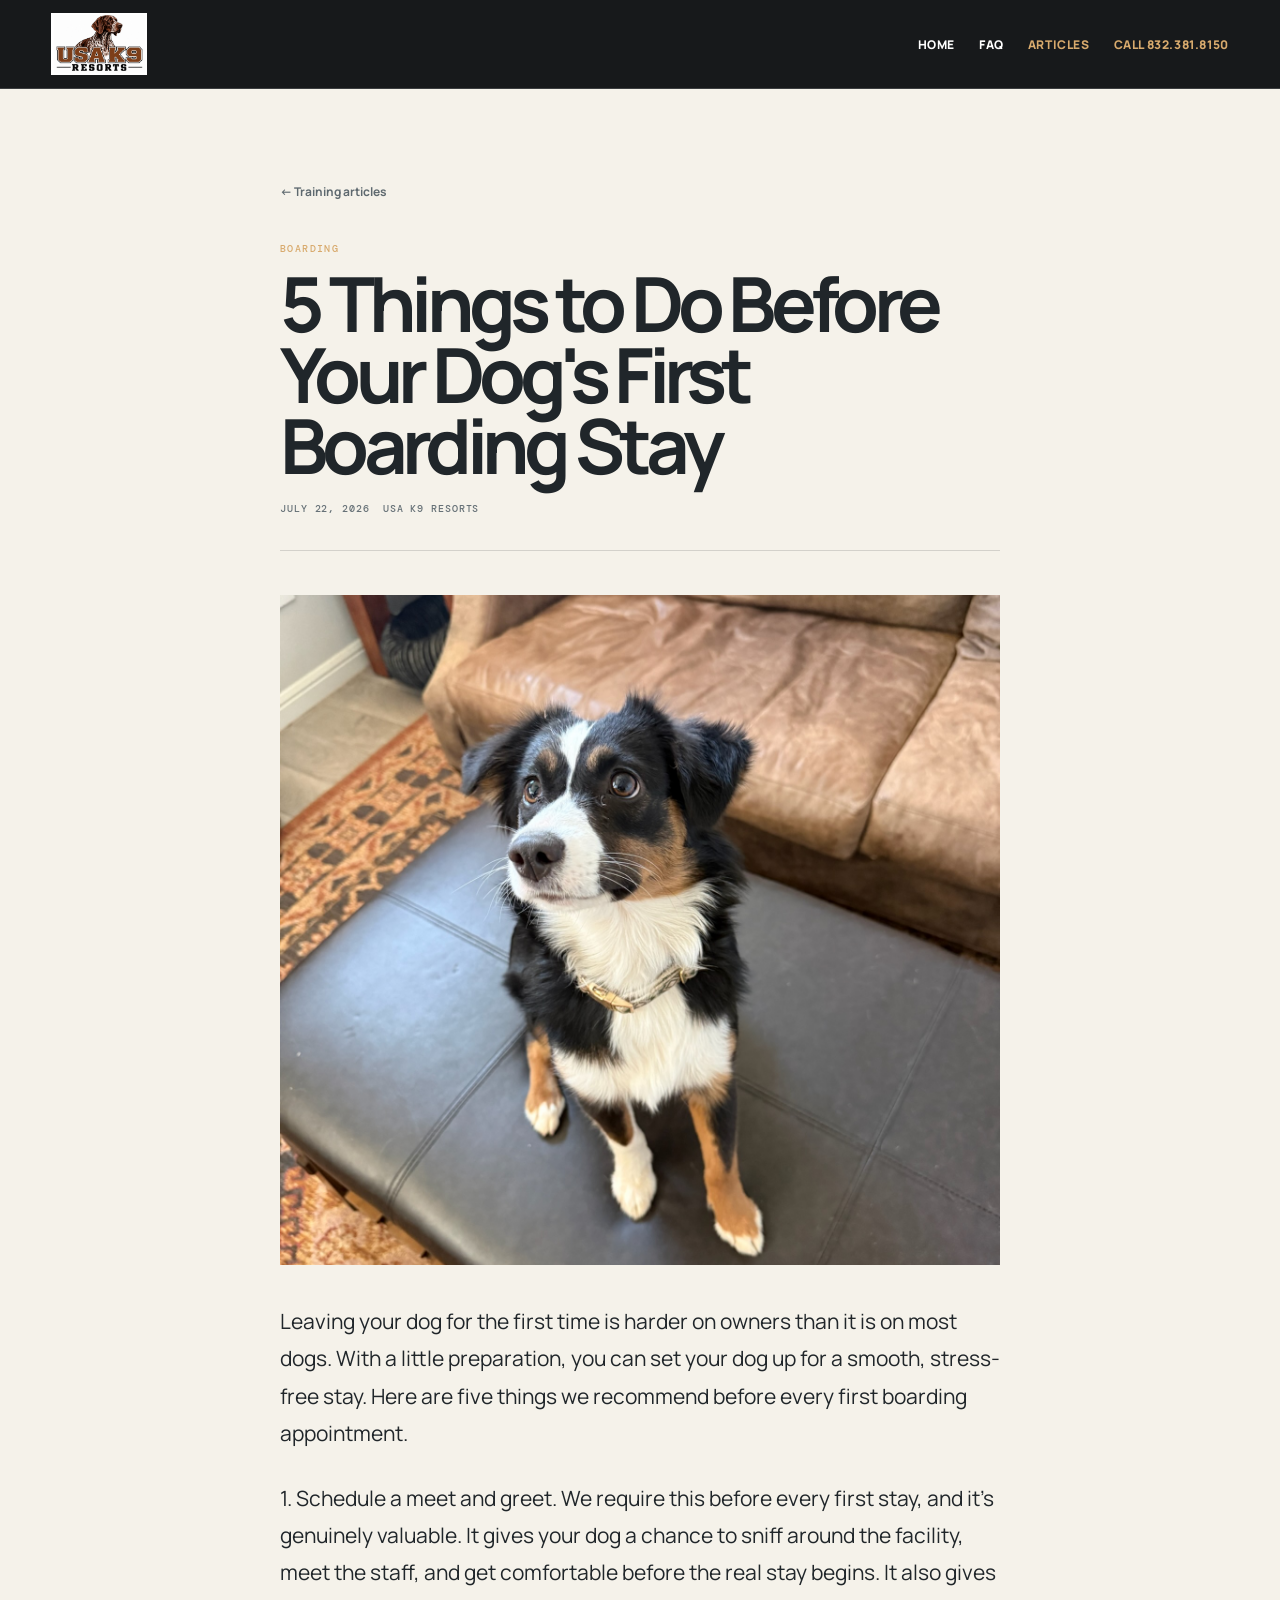
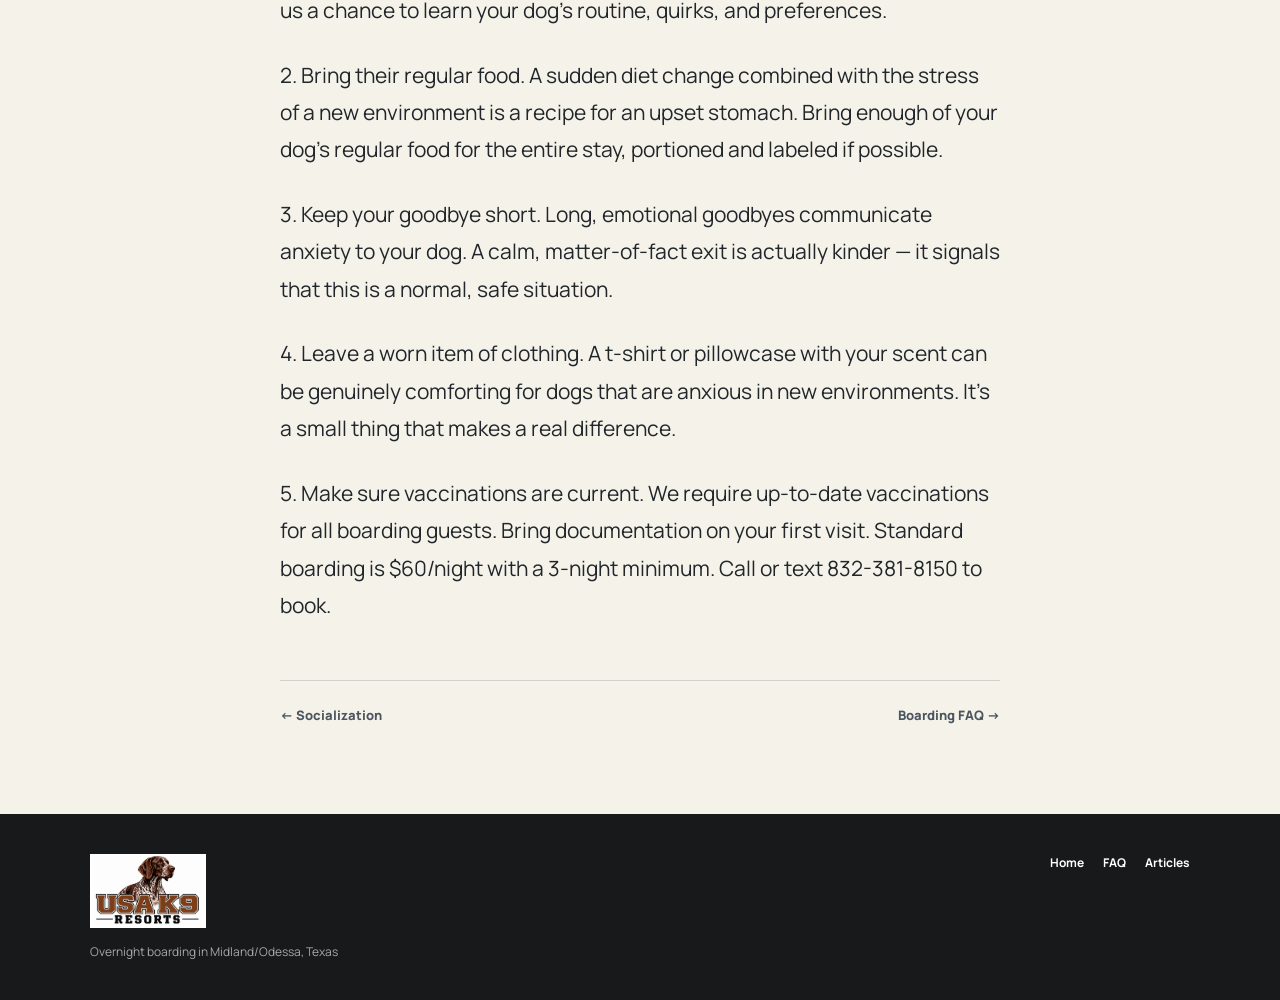
==== blog/boarding-tips/index.html @ 023b5417 "Publish USA K9 Resorts website" ====
<!doctype html><html lang="en"><head><meta charset="utf-8"><meta name="viewport" content="width=device-width,initial-scale=1"><title>5 Things to Do Before Your Dog's First Boarding Stay | USA K9 Resorts</title><meta name="description" content="Boarding preparation tips from USA K9 Resorts in Midland/Odessa, Texas."><link rel="stylesheet" href="../../site-pages.css"></head><body><header class="site-nav"><a href="../../brand-lodge.html"><img src="../../assets/usa-k9-resorts-new-logo.jpg" alt="USA K9 Resorts"></a><nav class="nav-links" aria-label="Primary"><a href="../../brand-lodge.html">Home</a><a href="../../faq.html">FAQ</a><a aria-current="page" href="../../blog.html">Articles</a><a class="nav-call" href="tel:8323818150">Call 832.381.8150</a></nav></header><main><article class="article-shell"><a class="breadcrumb" href="../../blog.html">← Training articles</a><header class="article-head"><p class="kicker">Boarding</p><h1>5 Things to Do Before Your Dog's First Boarding Stay</h1><div class="article-meta"><time datetime="2026-07-22">July 22, 2026</time><span>USA K9 Resorts</span></div></header><figure class="article-figure"><img src="../../assets/owner-photos/original/02-tricolor-ottoman.jpg" alt="Tricolor dog sitting indoors on an ottoman"><figcaption>Owner-supplied photograph.</figcaption></figure><div class="article-body"><p>Leaving your dog for the first time is harder on owners than it is on most dogs. With a little preparation, you can set your dog up for a smooth, stress-free stay. Here are five things we recommend before every first boarding appointment.</p><p>1. Schedule a meet and greet. We require this before every first stay, and it's genuinely valuable. It gives your dog a chance to sniff around the facility, meet the staff, and get comfortable before the real stay begins. It also gives us a chance to learn your dog's routine, quirks, and preferences.</p><p>2. Bring their regular food. A sudden diet change combined with the stress of a new environment is a recipe for an upset stomach. Bring enough of your dog's regular food for the entire stay, portioned and labeled if possible.</p><p>3. Keep your goodbye short. Long, emotional goodbyes communicate anxiety to your dog. A calm, matter-of-fact exit is actually kinder — it signals that this is a normal, safe situation.</p><p>4. Leave a worn item of clothing. A t-shirt or pillowcase with your scent can be genuinely comforting for dogs that are anxious in new environments. It's a small thing that makes a real difference.</p><p>5. Make sure vaccinations are current. We require up-to-date vaccinations for all boarding guests. Bring documentation on your first visit. Standard boarding is $60/night with a 3-night minimum. Call or text 832-381-8150 to book.</p></div><nav class="article-next" aria-label="Article navigation"><a href="../socialization/">← Socialization</a><a href="../../faq.html">Boarding FAQ →</a></nav></article></main><footer class="site-footer"><div><div><img src="../../assets/usa-k9-resorts-new-logo.jpg" alt="USA K9 Resorts"><p>Overnight boarding in Midland/Odessa, Texas</p></div><nav aria-label="Footer"><a href="../../brand-lodge.html">Home</a><a href="../../faq.html">FAQ</a><a href="../../blog.html">Articles</a></nav></div></footer></body></html>
---- site-pages.css ----
@import url("site-pages-cleanup.css");
@import url('https://fonts.googleapis.com/css2?family=DM+Mono:wght@400;500&family=Manrope:wght@400;500;600;700;800&display=swap');

:root{--slate:#4b555e;--coal:#17191b;--gold:#d8aa6d;--paper:#f5f2ea;--cyan:#20aec9;--ink:#20262a;--line:rgba(32,38,42,.16);--content:760px}*{box-sizing:border-box}html{scroll-behavior:smooth}body{margin:0;background:var(--paper);color:var(--ink);font-family:Manrope,Arial,sans-serif}a{color:inherit;text-decoration:none}img{display:block;max-width:100%}.site-nav{min-height:72px;display:flex;align-items:center;justify-content:space-between;padding:13px clamp(18px,4vw,64px);background:var(--coal);color:#fff;border-bottom:1px solid rgba(255,255,255,.16)}.site-nav img{width:170px;height:auto}.nav-links{display:flex;gap:24px;align-items:center;font-size:12px;font-weight:800;letter-spacing:.05em;text-transform:uppercase}.nav-links a:hover,.nav-links a[aria-current=page]{color:var(--gold)}.nav-call{color:var(--gold)}.page-hero{padding:clamp(64px,10vw,145px) clamp(20px,8vw,150px);background:var(--coal);color:#fff}.page-hero>*{max-width:760px}.kicker{margin:0 0 13px;color:var(--gold);font:500 10px/1.3 "DM Mono",monospace;letter-spacing:.14em;text-transform:uppercase}.page-hero h1{max-width:13ch;margin:0;font-size:clamp(42px,7vw,88px);line-height:.92;letter-spacing:-.075em}.page-hero p:last-child{max-width:56ch;margin:22px 0 0;color:rgba(255,255,255,.78);font-size:16px;line-height:1.7}.page-wrap{max-width:1200px;margin:auto;padding:clamp(46px,8vw,110px) clamp(20px,7vw,110px)}.article-list{display:grid;grid-template-columns:repeat(2,minmax(0,1fr));gap:clamp(26px,5vw,70px) clamp(22px,4vw,48px)}.article-teaser{display:grid;gap:17px;border-top:1px solid var(--line);padding-top:18px}.article-teaser img{width:100%;aspect-ratio:1.35;object-fit:cover}.article-teaser:nth-child(1) img{object-position:45% center}.article-teaser:nth-child(2) img{object-position:center 42%}.article-teaser:nth-child(3) img{object-position:center 38%}.article-teaser:nth-child(4) img{object-position:center 45%}.article-meta,.article-teaser time{color:#667177;font:500 10px/1.3 "DM Mono",monospace;letter-spacing:.09em;text-transform:uppercase}.article-teaser h2{margin:0;font-size:clamp(24px,3vw,42px);line-height:.98;letter-spacing:-.06em}.article-teaser p{margin:0;color:#536068;font-size:14px;line-height:1.7}.read-link{color:var(--slate);font-size:12px;font-weight:800;letter-spacing:.04em}.read-link:hover{color:#158eaa}.article-shell{max-width:var(--content);margin:auto;padding:clamp(32px,7vw,92px) 20px}.breadcrumb{display:inline-flex;gap:8px;margin-bottom:42px;color:#5e696f;font-size:12px;font-weight:700}.breadcrumb:hover{color:#158eaa}.article-head{border-bottom:1px solid var(--line);padding-bottom:35px}.article-head h1{max-width:15ch;margin:10px 0 20px;font-size:clamp(42px,6.5vw,76px);line-height:.94;letter-spacing:-.075em}.article-head .article-meta{display:flex;gap:13px;flex-wrap:wrap}.article-figure{margin:44px 0 38px}.article-figure img{width:100%;max-height:670px;object-fit:cover}.article-figure figcaption{margin-top:9px;color:#68737a;font-size:11px;line-height:1.5}.article-body{font-size:clamp(17px,1.7vw,21px);line-height:1.78}.article-body p{margin:0 0 1.3em}.article-next{display:flex;justify-content:space-between;gap:24px;margin-top:56px;padding-top:25px;border-top:1px solid var(--line);font-size:13px;font-weight:800}.article-next a{color:var(--slate)}.faq-layout{display:grid;grid-template-columns:minmax(0,.85fr) minmax(260px,.5fr);gap:clamp(35px,7vw,100px);align-items:start}.faq-list{display:grid;gap:0;border-top:1px solid var(--line)}.faq-list details{border-bottom:1px solid var(--line);padding:22px 0}.faq-list summary{cursor:pointer;font-size:17px;font-weight:800;letter-spacing:-.025em}.faq-list details>div{padding-top:14px;color:#536068;font-size:14px;line-height:1.75}.faq-list p{margin:0 0 1em}.faq-figure{position:sticky;top:24px;margin:0}.faq-figure img{width:100%;max-height:570px;object-fit:cover}.faq-figure figcaption{padding:10px 0;color:#69747a;font-size:11px;line-height:1.5}.photo-passage{display:grid;grid-template-columns:1.05fr .95fr;gap:clamp(20px,4vw,54px);align-items:end;margin:0 auto;max-width:1200px;padding:0 clamp(20px,7vw,110px) clamp(50px,8vw,110px)}.photo-passage figure{margin:0}.photo-passage img{width:100%;max-height:700px;object-fit:cover}.photo-passage figure:last-child{transform:translateY(9vw)}.photo-passage figcaption{padding-top:10px;color:#69747a;font-size:11px}.callout{margin:clamp(55px,10vw,130px) 0 0;padding:clamp(40px,7vw,90px) clamp(20px,7vw,110px);background:var(--slate);color:#fff}.callout>*{max-width:740px;margin-left:auto;margin-right:auto}.callout h2{margin:0;font-size:clamp(30px,4vw,55px);line-height:.98;letter-spacing:-.06em}.callout p{max-width:55ch;margin:16px auto 24px;color:rgba(255,255,255,.78);line-height:1.7}.button{display:inline-flex;align-items:center;min-height:46px;padding:0 19px;border:1px solid var(--gold);color:var(--gold);font-size:11px;font-weight:800;letter-spacing:.08em;text-transform:uppercase}.site-footer{padding:40px clamp(20px,7vw,110px);background:var(--coal);color:#fff}.site-footer>div{display:flex;justify-content:space-between;gap:30px;align-items:start}.site-footer img{width:168px}.site-footer nav{display:flex;gap:19px;flex-wrap:wrap;font-size:12px;font-weight:700}.site-footer nav a:hover{color:var(--gold)}.site-footer p{margin:15px 0 0;color:rgba(255,255,255,.62);font-size:12px}.suv-feature{display:grid;grid-template-columns:minmax(260px,.82fr) 1.18fr;align-items:stretch;background:#e6e9e6}.suv-feature figure{margin:0;overflow:hidden}.suv-feature img{width:100%;height:100%;min-height:500px;object-fit:cover;object-position:center 60%}.suv-feature div{padding:clamp(38px,8vw,110px);display:flex;flex-direction:column;justify-content:center}.suv-feature h2{max-width:9ch;margin:0;font-size:clamp(34px,4vw,62px);line-height:.95;letter-spacing:-.07em}.suv-feature p{max-width:45ch;color:#536068;line-height:1.7}.suv-feature .button{align-self:flex-start;color:var(--coal);border-color:var(--coal)}
@media(max-width:760px){.site-nav{min-height:58px}.site-nav img{width:120px}.nav-links{gap:12px;font-size:9px}.nav-links a:nth-child(2){display:none}.page-hero{padding-top:72px;padding-bottom:68px}.article-list,.faq-layout,.photo-passage,.suv-feature{grid-template-columns:1fr}.article-shell{padding-top:50px}.article-head h1{font-size:clamp(38px,12vw,55px)}.article-next{flex-direction:column}.faq-figure{position:static;order:-1}.photo-passage figure:last-child{transform:none;margin-top:4px}.suv-feature img{min-height:420px;object-position:center 61%}.site-footer>div{flex-direction:column}.site-footer nav{gap:15px}}

/* Approved USA K9 full-color badge: the supplied artwork stays whole and contained. */
.site-nav > a:first-child { display:block; padding:2px; background:#fff; line-height:0; }
.site-nav > a:first-child > img { width:92px; height:58px; object-fit:contain; }
.site-footer > div > div > img { width:116px; height:74px; object-fit:contain; padding:2px; background:#fff; }
@media(max-width:760px){.site-nav{padding-top:7px;padding-bottom:7px}.site-nav > a:first-child > img{width:82px;height:52px}.site-footer > div > div > img{width:104px;height:67px}}
@media(prefers-reduced-motion:reduce){html{scroll-behavior:auto}}
.video-beat{display:grid;grid-template-columns:minmax(220px,.45fr) minmax(0,.55fr);gap:clamp(26px,6vw,94px);align-items:center;max-width:1120px;margin:0 auto;padding:clamp(55px,9vw,120px) clamp(20px,7vw,110px)}.video-beat figure{margin:0;max-width:360px;justify-self:center}.video-beat video,.video-beat img{width:100%;aspect-ratio:9/16;object-fit:cover;background:#d7d9d5}.video-poster{display:none}.video-beat figcaption{margin-top:10px;color:#69747a;font-size:11px;line-height:1.5}.video-beat h2{max-width:10ch;margin:0;font-size:clamp(31px,4vw,58px);line-height:.96;letter-spacing:-.065em}.video-beat p{max-width:42ch;color:#536068;line-height:1.7}@media(max-width:760px){.video-beat{grid-template-columns:1fr;padding-top:58px;padding-bottom:58px}.video-beat figure{max-width:260px}.video-beat h2{font-size:38px}}@media(prefers-reduced-motion:reduce){.video-beat video{display:none}.video-beat .video-poster{display:block}}
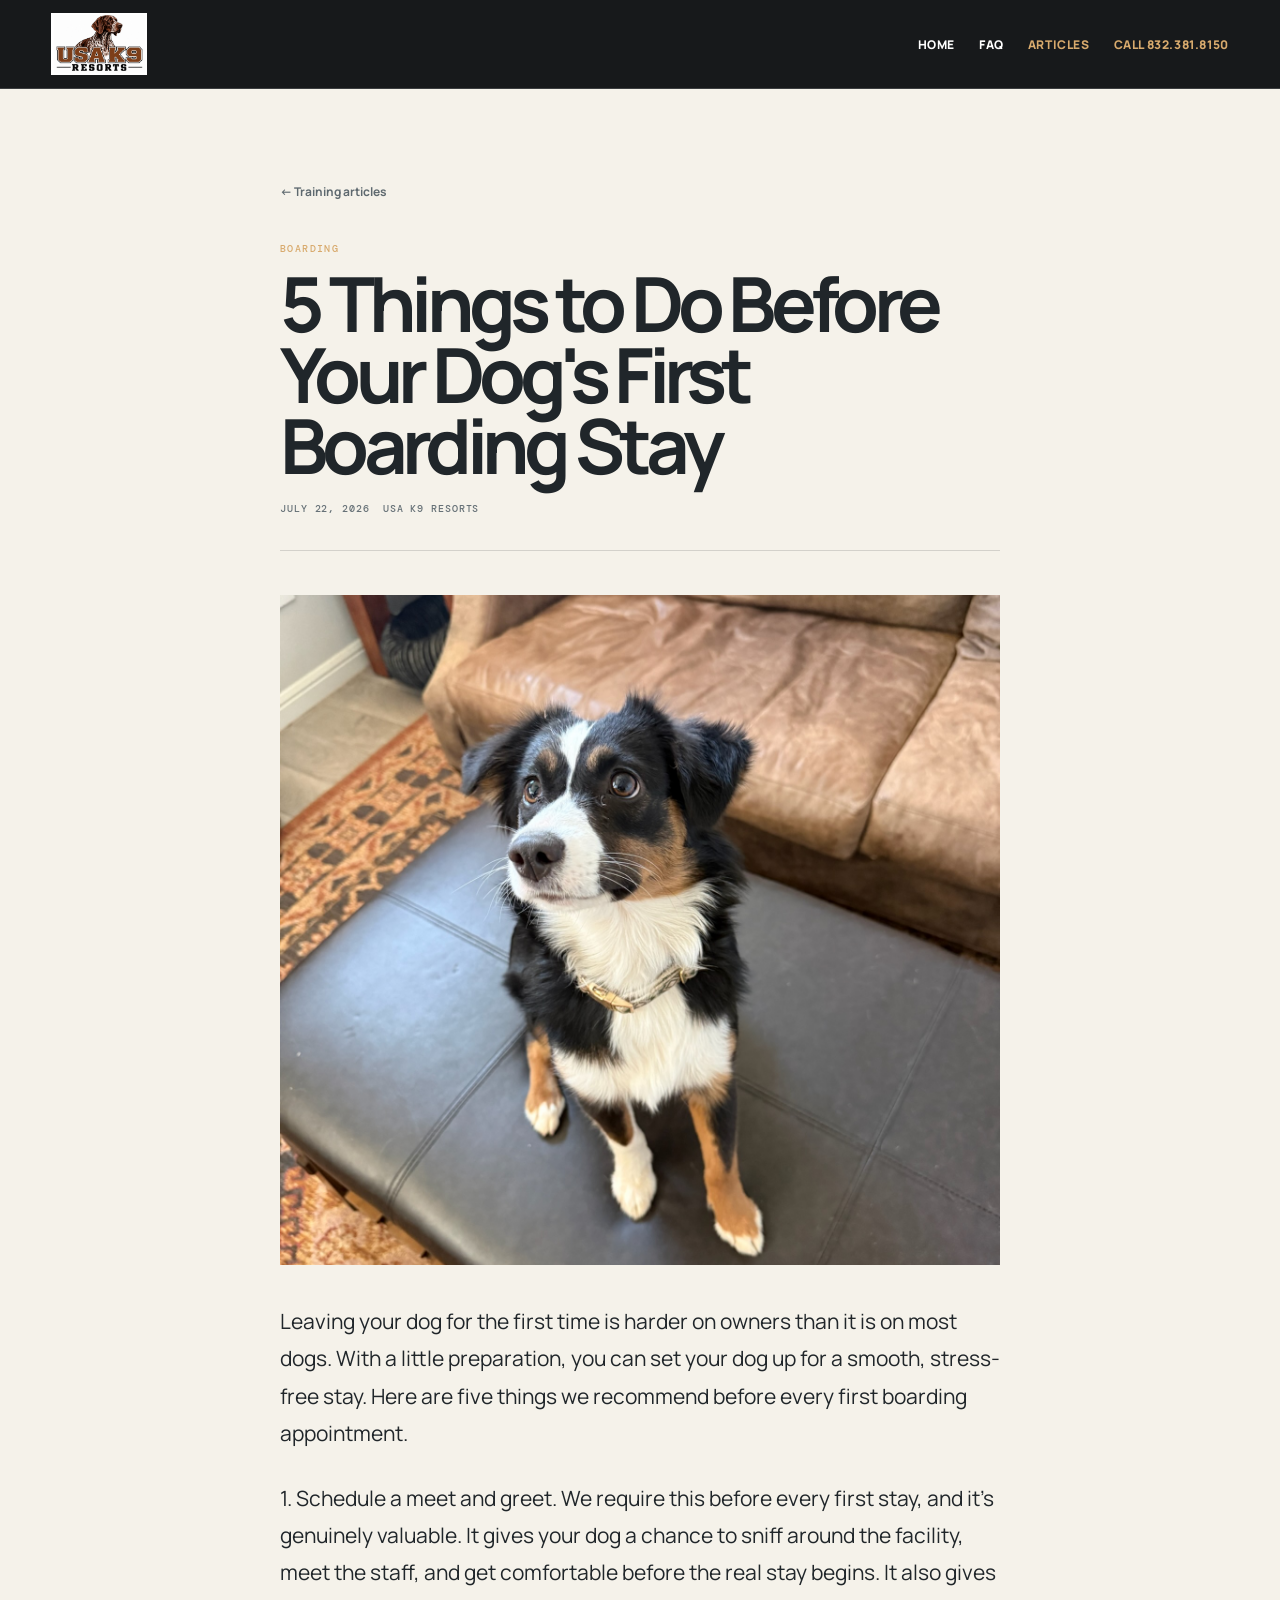
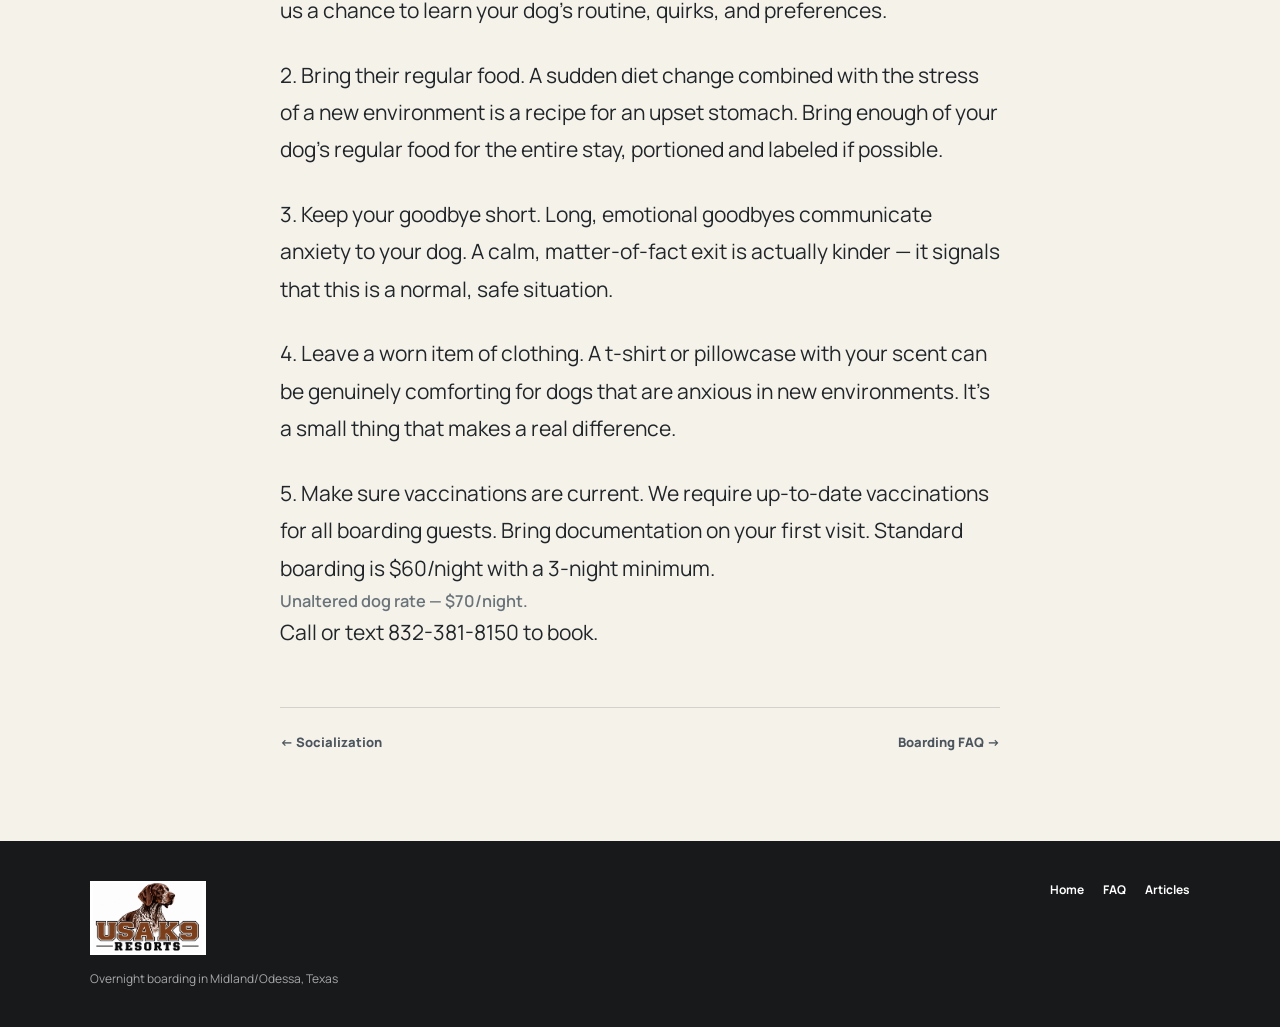
==== commit befb41ea: "Add unaltered dog boarding rates" ====
--- a/blog/boarding-tips/index.html
+++ b/blog/boarding-tips/index.html
@@ -1 +1 @@
-<!doctype html><html lang="en"><head><meta charset="utf-8"><meta name="viewport" content="width=device-width,initial-scale=1"><title>5 Things to Do Before Your Dog's First Boarding Stay | USA K9 Resorts</title><meta name="description" content="Boarding preparation tips from USA K9 Resorts in Midland/Odessa, Texas."><link rel="stylesheet" href="../../site-pages.css"></head><body><header class="site-nav"><a href="../../brand-lodge.html"><img src="../../assets/usa-k9-resorts-new-logo.jpg" alt="USA K9 Resorts"></a><nav class="nav-links" aria-label="Primary"><a href="../../brand-lodge.html">Home</a><a href="../../faq.html">FAQ</a><a aria-current="page" href="../../blog.html">Articles</a><a class="nav-call" href="tel:8323818150">Call 832.381.8150</a></nav></header><main><article class="article-shell"><a class="breadcrumb" href="../../blog.html">← Training articles</a><header class="article-head"><p class="kicker">Boarding</p><h1>5 Things to Do Before Your Dog's First Boarding Stay</h1><div class="article-meta"><time datetime="2026-07-22">July 22, 2026</time><span>USA K9 Resorts</span></div></header><figure class="article-figure"><img src="../../assets/owner-photos/original/02-tricolor-ottoman.jpg" alt="Tricolor dog sitting indoors on an ottoman"><figcaption>Owner-supplied photograph.</figcaption></figure><div class="article-body"><p>Leaving your dog for the first time is harder on owners than it is on most dogs. With a little preparation, you can set your dog up for a smooth, stress-free stay. Here are five things we recommend before every first boarding appointment.</p><p>1. Schedule a meet and greet. We require this before every first stay, and it's genuinely valuable. It gives your dog a chance to sniff around the facility, meet the staff, and get comfortable before the real stay begins. It also gives us a chance to learn your dog's routine, quirks, and preferences.</p><p>2. Bring their regular food. A sudden diet change combined with the stress of a new environment is a recipe for an upset stomach. Bring enough of your dog's regular food for the entire stay, portioned and labeled if possible.</p><p>3. Keep your goodbye short. Long, emotional goodbyes communicate anxiety to your dog. A calm, matter-of-fact exit is actually kinder — it signals that this is a normal, safe situation.</p><p>4. Leave a worn item of clothing. A t-shirt or pillowcase with your scent can be genuinely comforting for dogs that are anxious in new environments. It's a small thing that makes a real difference.</p><p>5. Make sure vaccinations are current. We require up-to-date vaccinations for all boarding guests. Bring documentation on your first visit. Standard boarding is $60/night with a 3-night minimum. Call or text 832-381-8150 to book.</p></div><nav class="article-next" aria-label="Article navigation"><a href="../socialization/">← Socialization</a><a href="../../faq.html">Boarding FAQ →</a></nav></article></main><footer class="site-footer"><div><div><img src="../../assets/usa-k9-resorts-new-logo.jpg" alt="USA K9 Resorts"><p>Overnight boarding in Midland/Odessa, Texas</p></div><nav aria-label="Footer"><a href="../../brand-lodge.html">Home</a><a href="../../faq.html">FAQ</a><a href="../../blog.html">Articles</a></nav></div></footer></body></html>
+<!doctype html><html lang="en"><head><meta charset="utf-8"><meta name="viewport" content="width=device-width,initial-scale=1"><title>5 Things to Do Before Your Dog's First Boarding Stay | USA K9 Resorts</title><meta name="description" content="Boarding preparation tips from USA K9 Resorts in Midland/Odessa, Texas."><link rel="stylesheet" href="../../site-pages.css"></head><body><header class="site-nav"><a href="../../brand-lodge.html"><img src="../../assets/usa-k9-resorts-new-logo.jpg" alt="USA K9 Resorts"></a><nav class="nav-links" aria-label="Primary"><a href="../../brand-lodge.html">Home</a><a href="../../faq.html">FAQ</a><a aria-current="page" href="../../blog.html">Articles</a><a class="nav-call" href="tel:8323818150">Call 832.381.8150</a></nav></header><main><article class="article-shell"><a class="breadcrumb" href="../../blog.html">← Training articles</a><header class="article-head"><p class="kicker">Boarding</p><h1>5 Things to Do Before Your Dog's First Boarding Stay</h1><div class="article-meta"><time datetime="2026-07-22">July 22, 2026</time><span>USA K9 Resorts</span></div></header><figure class="article-figure"><img src="../../assets/owner-photos/original/02-tricolor-ottoman.jpg" alt="Tricolor dog sitting indoors on an ottoman"><figcaption>Owner-supplied photograph.</figcaption></figure><div class="article-body"><p>Leaving your dog for the first time is harder on owners than it is on most dogs. With a little preparation, you can set your dog up for a smooth, stress-free stay. Here are five things we recommend before every first boarding appointment.</p><p>1. Schedule a meet and greet. We require this before every first stay, and it's genuinely valuable. It gives your dog a chance to sniff around the facility, meet the staff, and get comfortable before the real stay begins. It also gives us a chance to learn your dog's routine, quirks, and preferences.</p><p>2. Bring their regular food. A sudden diet change combined with the stress of a new environment is a recipe for an upset stomach. Bring enough of your dog's regular food for the entire stay, portioned and labeled if possible.</p><p>3. Keep your goodbye short. Long, emotional goodbyes communicate anxiety to your dog. A calm, matter-of-fact exit is actually kinder — it signals that this is a normal, safe situation.</p><p>4. Leave a worn item of clothing. A t-shirt or pillowcase with your scent can be genuinely comforting for dogs that are anxious in new environments. It's a small thing that makes a real difference.</p><p>5. Make sure vaccinations are current. We require up-to-date vaccinations for all boarding guests. Bring documentation on your first visit. Standard boarding is $60/night with a 3-night minimum.<span class="unaltered-rate">Unaltered dog rate — $70/night.</span> Call or text 832-381-8150 to book.</p></div><nav class="article-next" aria-label="Article navigation"><a href="../socialization/">← Socialization</a><a href="../../faq.html">Boarding FAQ →</a></nav></article></main><footer class="site-footer"><div><div><img src="../../assets/usa-k9-resorts-new-logo.jpg" alt="USA K9 Resorts"><p>Overnight boarding in Midland/Odessa, Texas</p></div><nav aria-label="Footer"><a href="../../brand-lodge.html">Home</a><a href="../../faq.html">FAQ</a><a href="../../blog.html">Articles</a></nav></div></footer></body></html>
--- a/site-pages.css
+++ b/site-pages.css
@@ -8,6 +8,19 @@
 .site-nav > a:first-child { display:block; padding:2px; background:#fff; line-height:0; }
 .site-nav > a:first-child > img { width:92px; height:58px; object-fit:contain; }
 .site-footer > div > div > img { width:116px; height:74px; object-fit:contain; padding:2px; background:#fff; }
+.faq-list .unaltered-rate,.article-body .unaltered-rate{display:block;margin-top:3px;color:#69747a;font-size:.78em;font-weight:600;line-height:1.45}
 @media(max-width:760px){.site-nav{padding-top:7px;padding-bottom:7px}.site-nav > a:first-child > img{width:82px;height:52px}.site-footer > div > div > img{width:104px;height:67px}}
 @media(prefers-reduced-motion:reduce){html{scroll-behavior:auto}}
+
+/* Mobile navigation: every primary link remains visible and tappable. */
+@media (max-width: 760px) {
+  .site-nav { justify-content: space-between; gap: 8px; padding-inline: 12px; }
+  .nav-links { flex: 1 1 auto; min-width: 0; justify-content: flex-end; gap: 8px; font-size: 10px; white-space: nowrap; }
+  .nav-links a:nth-child(2) { display: inline-flex; }
+}
+@media (max-width: 480px) {
+  .site-nav { justify-content: center; flex-wrap: wrap; gap: 4px; }
+  .site-nav > a:first-child { flex: 0 0 auto; }
+  .nav-links { flex: 0 0 100%; justify-content: space-between; gap: 0; font-size: 10px; }
+}
 .video-beat{display:grid;grid-template-columns:minmax(220px,.45fr) minmax(0,.55fr);gap:clamp(26px,6vw,94px);align-items:center;max-width:1120px;margin:0 auto;padding:clamp(55px,9vw,120px) clamp(20px,7vw,110px)}.video-beat figure{margin:0;max-width:360px;justify-self:center}.video-beat video,.video-beat img{width:100%;aspect-ratio:9/16;object-fit:cover;background:#d7d9d5}.video-poster{display:none}.video-beat figcaption{margin-top:10px;color:#69747a;font-size:11px;line-height:1.5}.video-beat h2{max-width:10ch;margin:0;font-size:clamp(31px,4vw,58px);line-height:.96;letter-spacing:-.065em}.video-beat p{max-width:42ch;color:#536068;line-height:1.7}@media(max-width:760px){.video-beat{grid-template-columns:1fr;padding-top:58px;padding-bottom:58px}.video-beat figure{max-width:260px}.video-beat h2{font-size:38px}}@media(prefers-reduced-motion:reduce){.video-beat video{display:none}.video-beat .video-poster{display:block}}
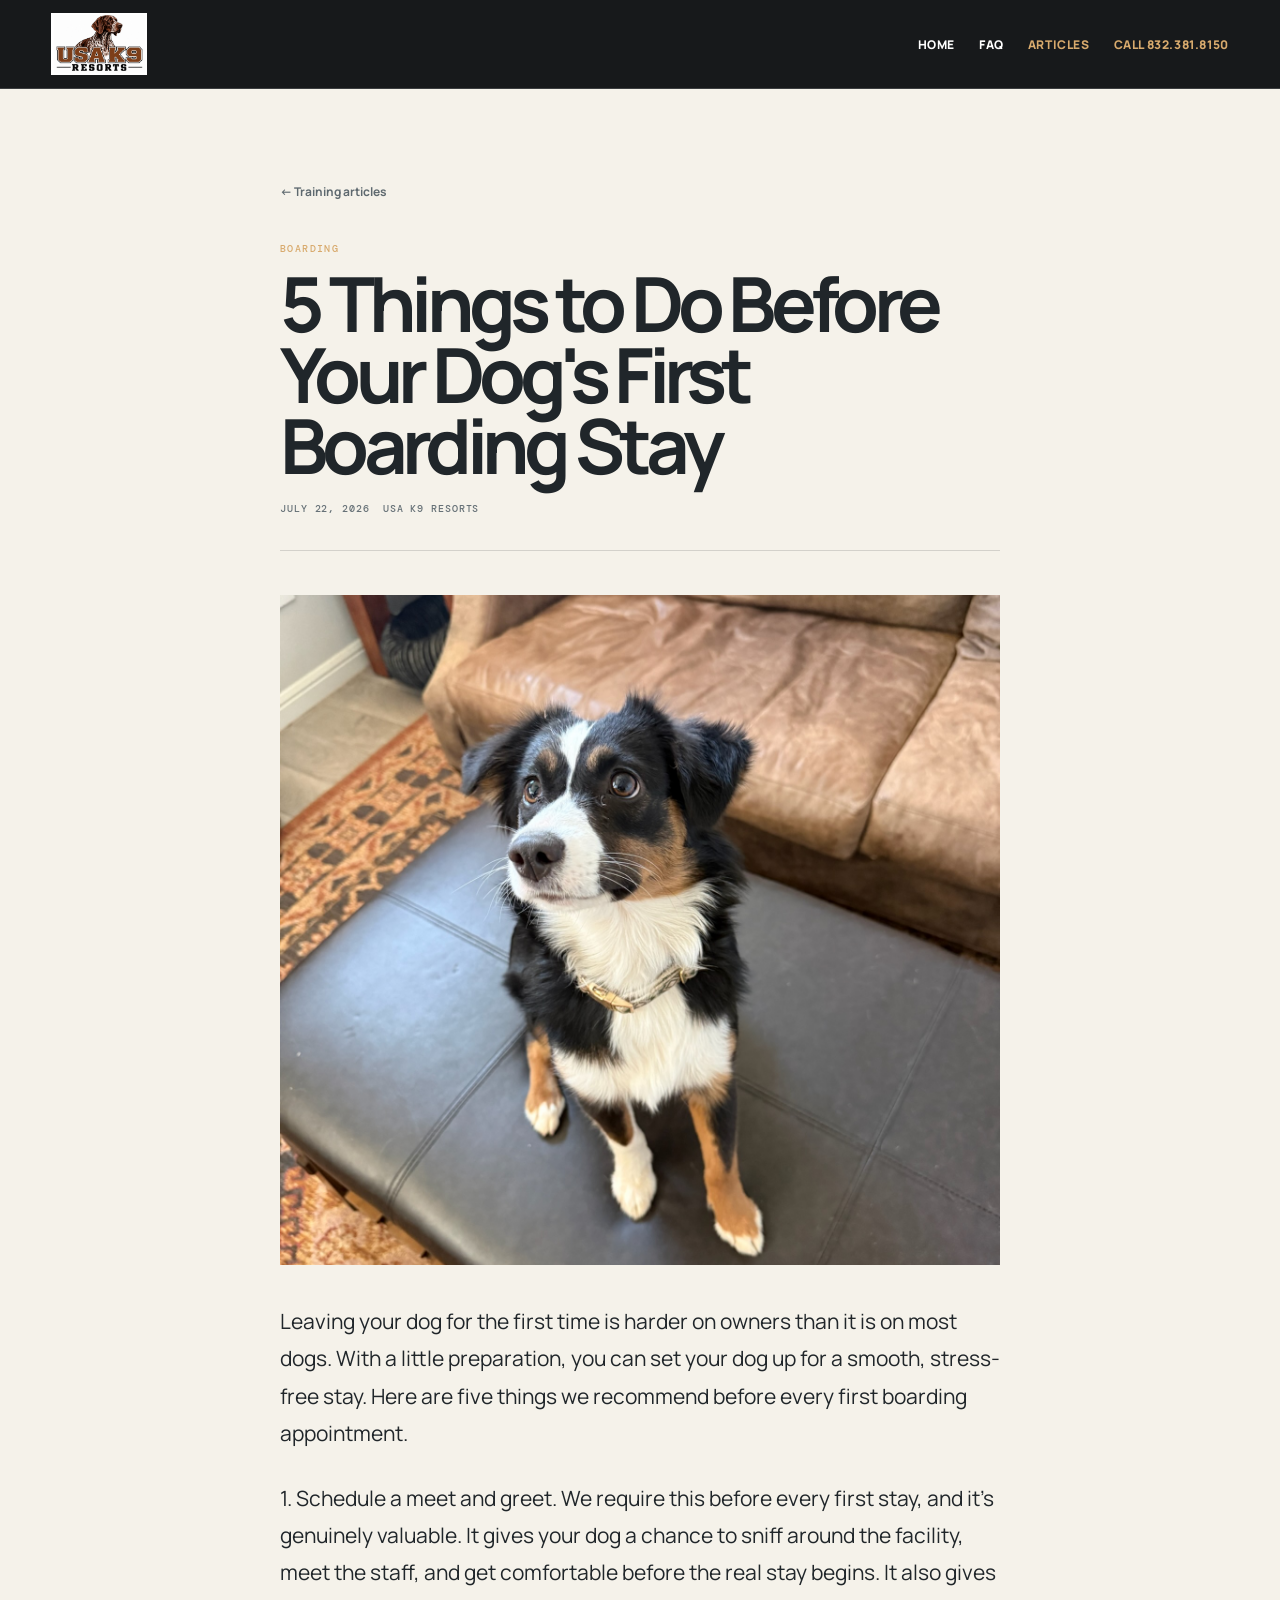
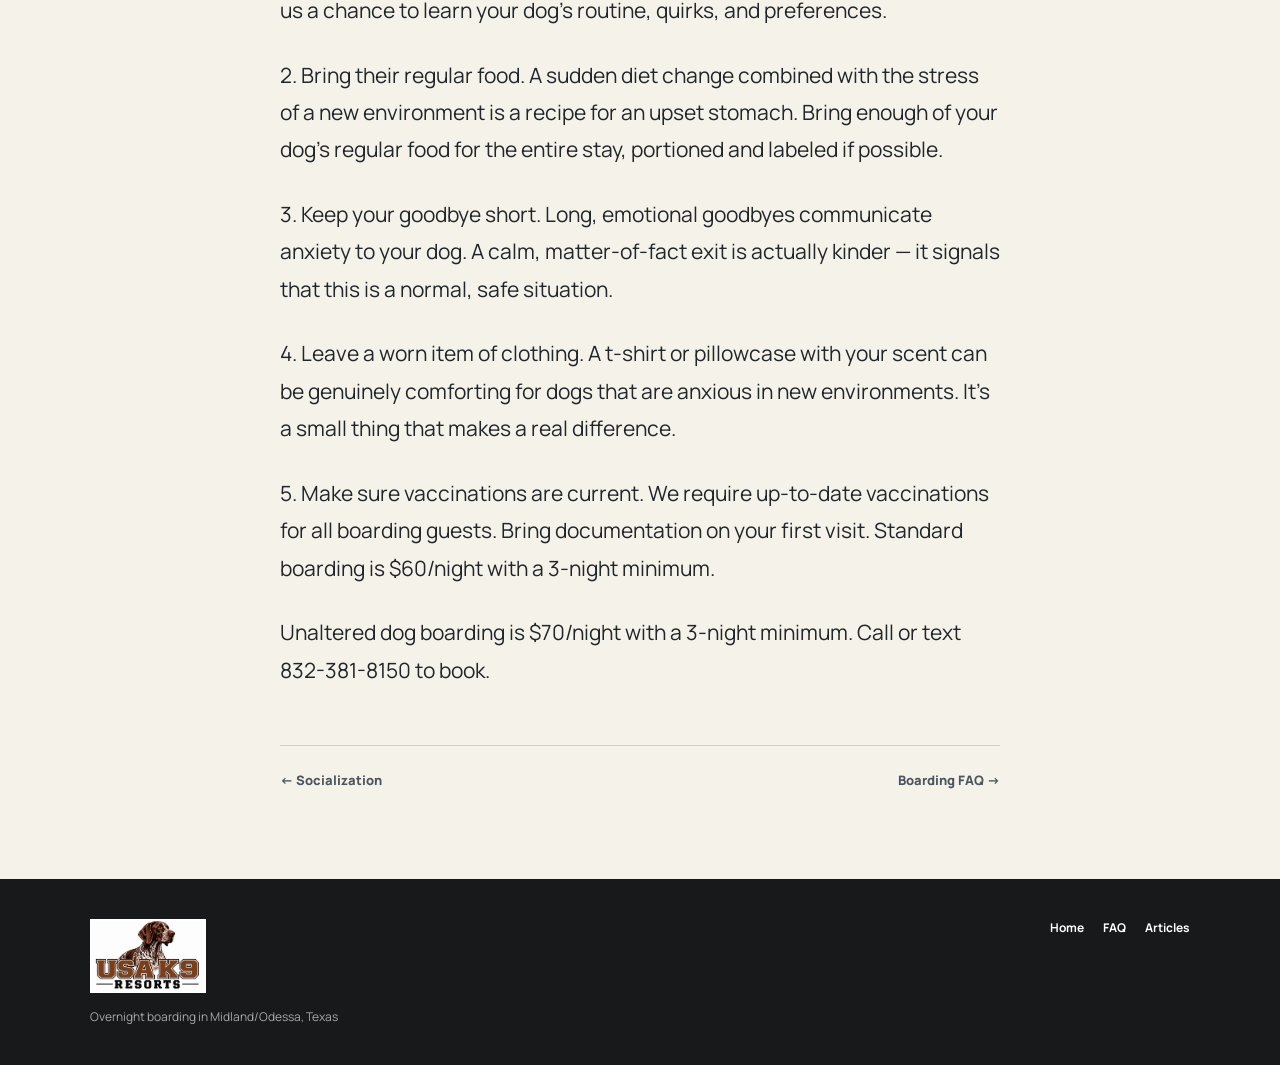
==== commit af3e9c7c: "Expand unaltered dog rate sections" ====
--- a/blog/boarding-tips/index.html
+++ b/blog/boarding-tips/index.html
@@ -1 +1 @@
-<!doctype html><html lang="en"><head><meta charset="utf-8"><meta name="viewport" content="width=device-width,initial-scale=1"><title>5 Things to Do Before Your Dog's First Boarding Stay | USA K9 Resorts</title><meta name="description" content="Boarding preparation tips from USA K9 Resorts in Midland/Odessa, Texas."><link rel="stylesheet" href="../../site-pages.css"></head><body><header class="site-nav"><a href="../../brand-lodge.html"><img src="../../assets/usa-k9-resorts-new-logo.jpg" alt="USA K9 Resorts"></a><nav class="nav-links" aria-label="Primary"><a href="../../brand-lodge.html">Home</a><a href="../../faq.html">FAQ</a><a aria-current="page" href="../../blog.html">Articles</a><a class="nav-call" href="tel:8323818150">Call 832.381.8150</a></nav></header><main><article class="article-shell"><a class="breadcrumb" href="../../blog.html">← Training articles</a><header class="article-head"><p class="kicker">Boarding</p><h1>5 Things to Do Before Your Dog's First Boarding Stay</h1><div class="article-meta"><time datetime="2026-07-22">July 22, 2026</time><span>USA K9 Resorts</span></div></header><figure class="article-figure"><img src="../../assets/owner-photos/original/02-tricolor-ottoman.jpg" alt="Tricolor dog sitting indoors on an ottoman"><figcaption>Owner-supplied photograph.</figcaption></figure><div class="article-body"><p>Leaving your dog for the first time is harder on owners than it is on most dogs. With a little preparation, you can set your dog up for a smooth, stress-free stay. Here are five things we recommend before every first boarding appointment.</p><p>1. Schedule a meet and greet. We require this before every first stay, and it's genuinely valuable. It gives your dog a chance to sniff around the facility, meet the staff, and get comfortable before the real stay begins. It also gives us a chance to learn your dog's routine, quirks, and preferences.</p><p>2. Bring their regular food. A sudden diet change combined with the stress of a new environment is a recipe for an upset stomach. Bring enough of your dog's regular food for the entire stay, portioned and labeled if possible.</p><p>3. Keep your goodbye short. Long, emotional goodbyes communicate anxiety to your dog. A calm, matter-of-fact exit is actually kinder — it signals that this is a normal, safe situation.</p><p>4. Leave a worn item of clothing. A t-shirt or pillowcase with your scent can be genuinely comforting for dogs that are anxious in new environments. It's a small thing that makes a real difference.</p><p>5. Make sure vaccinations are current. We require up-to-date vaccinations for all boarding guests. Bring documentation on your first visit. Standard boarding is $60/night with a 3-night minimum.<span class="unaltered-rate">Unaltered dog rate — $70/night.</span> Call or text 832-381-8150 to book.</p></div><nav class="article-next" aria-label="Article navigation"><a href="../socialization/">← Socialization</a><a href="../../faq.html">Boarding FAQ →</a></nav></article></main><footer class="site-footer"><div><div><img src="../../assets/usa-k9-resorts-new-logo.jpg" alt="USA K9 Resorts"><p>Overnight boarding in Midland/Odessa, Texas</p></div><nav aria-label="Footer"><a href="../../brand-lodge.html">Home</a><a href="../../faq.html">FAQ</a><a href="../../blog.html">Articles</a></nav></div></footer></body></html>
+<!doctype html><html lang="en"><head><meta charset="utf-8"><meta name="viewport" content="width=device-width,initial-scale=1"><title>5 Things to Do Before Your Dog's First Boarding Stay | USA K9 Resorts</title><meta name="description" content="Boarding preparation tips from USA K9 Resorts in Midland/Odessa, Texas."><link rel="stylesheet" href="../../site-pages.css?v=5"></head><body><header class="site-nav"><a href="../../brand-lodge.html"><img src="../../assets/usa-k9-resorts-new-logo.jpg" alt="USA K9 Resorts"></a><nav class="nav-links" aria-label="Primary"><a href="../../brand-lodge.html">Home</a><a href="../../faq.html">FAQ</a><a aria-current="page" href="../../blog.html">Articles</a><a class="nav-call" href="tel:8323818150">Call 832.381.8150</a></nav></header><main><article class="article-shell"><a class="breadcrumb" href="../../blog.html">← Training articles</a><header class="article-head"><p class="kicker">Boarding</p><h1>5 Things to Do Before Your Dog's First Boarding Stay</h1><div class="article-meta"><time datetime="2026-07-22">July 22, 2026</time><span>USA K9 Resorts</span></div></header><figure class="article-figure"><img src="../../assets/owner-photos/original/02-tricolor-ottoman.jpg" alt="Tricolor dog sitting indoors on an ottoman"><figcaption>Owner-supplied photograph.</figcaption></figure><div class="article-body"><p>Leaving your dog for the first time is harder on owners than it is on most dogs. With a little preparation, you can set your dog up for a smooth, stress-free stay. Here are five things we recommend before every first boarding appointment.</p><p>1. Schedule a meet and greet. We require this before every first stay, and it's genuinely valuable. It gives your dog a chance to sniff around the facility, meet the staff, and get comfortable before the real stay begins. It also gives us a chance to learn your dog's routine, quirks, and preferences.</p><p>2. Bring their regular food. A sudden diet change combined with the stress of a new environment is a recipe for an upset stomach. Bring enough of your dog's regular food for the entire stay, portioned and labeled if possible.</p><p>3. Keep your goodbye short. Long, emotional goodbyes communicate anxiety to your dog. A calm, matter-of-fact exit is actually kinder — it signals that this is a normal, safe situation.</p><p>4. Leave a worn item of clothing. A t-shirt or pillowcase with your scent can be genuinely comforting for dogs that are anxious in new environments. It's a small thing that makes a real difference.</p><p>5. Make sure vaccinations are current. We require up-to-date vaccinations for all boarding guests. Bring documentation on your first visit. Standard boarding is $60/night with a 3-night minimum.</p><p>Unaltered dog boarding is $70/night with a 3-night minimum. Call or text 832-381-8150 to book.</p></div><nav class="article-next" aria-label="Article navigation"><a href="../socialization/">← Socialization</a><a href="../../faq.html">Boarding FAQ →</a></nav></article></main><footer class="site-footer"><div><div><img src="../../assets/usa-k9-resorts-new-logo.jpg" alt="USA K9 Resorts"><p>Overnight boarding in Midland/Odessa, Texas</p></div><nav aria-label="Footer"><a href="../../brand-lodge.html">Home</a><a href="../../faq.html">FAQ</a><a href="../../blog.html">Articles</a></nav></div></footer></body></html>
--- a/site-pages.css
+++ b/site-pages.css
@@ -8,7 +8,6 @@
 .site-nav > a:first-child { display:block; padding:2px; background:#fff; line-height:0; }
 .site-nav > a:first-child > img { width:92px; height:58px; object-fit:contain; }
 .site-footer > div > div > img { width:116px; height:74px; object-fit:contain; padding:2px; background:#fff; }
-.faq-list .unaltered-rate,.article-body .unaltered-rate{display:block;margin-top:3px;color:#69747a;font-size:.78em;font-weight:600;line-height:1.45}
 @media(max-width:760px){.site-nav{padding-top:7px;padding-bottom:7px}.site-nav > a:first-child > img{width:82px;height:52px}.site-footer > div > div > img{width:104px;height:67px}}
 @media(prefers-reduced-motion:reduce){html{scroll-behavior:auto}}
 
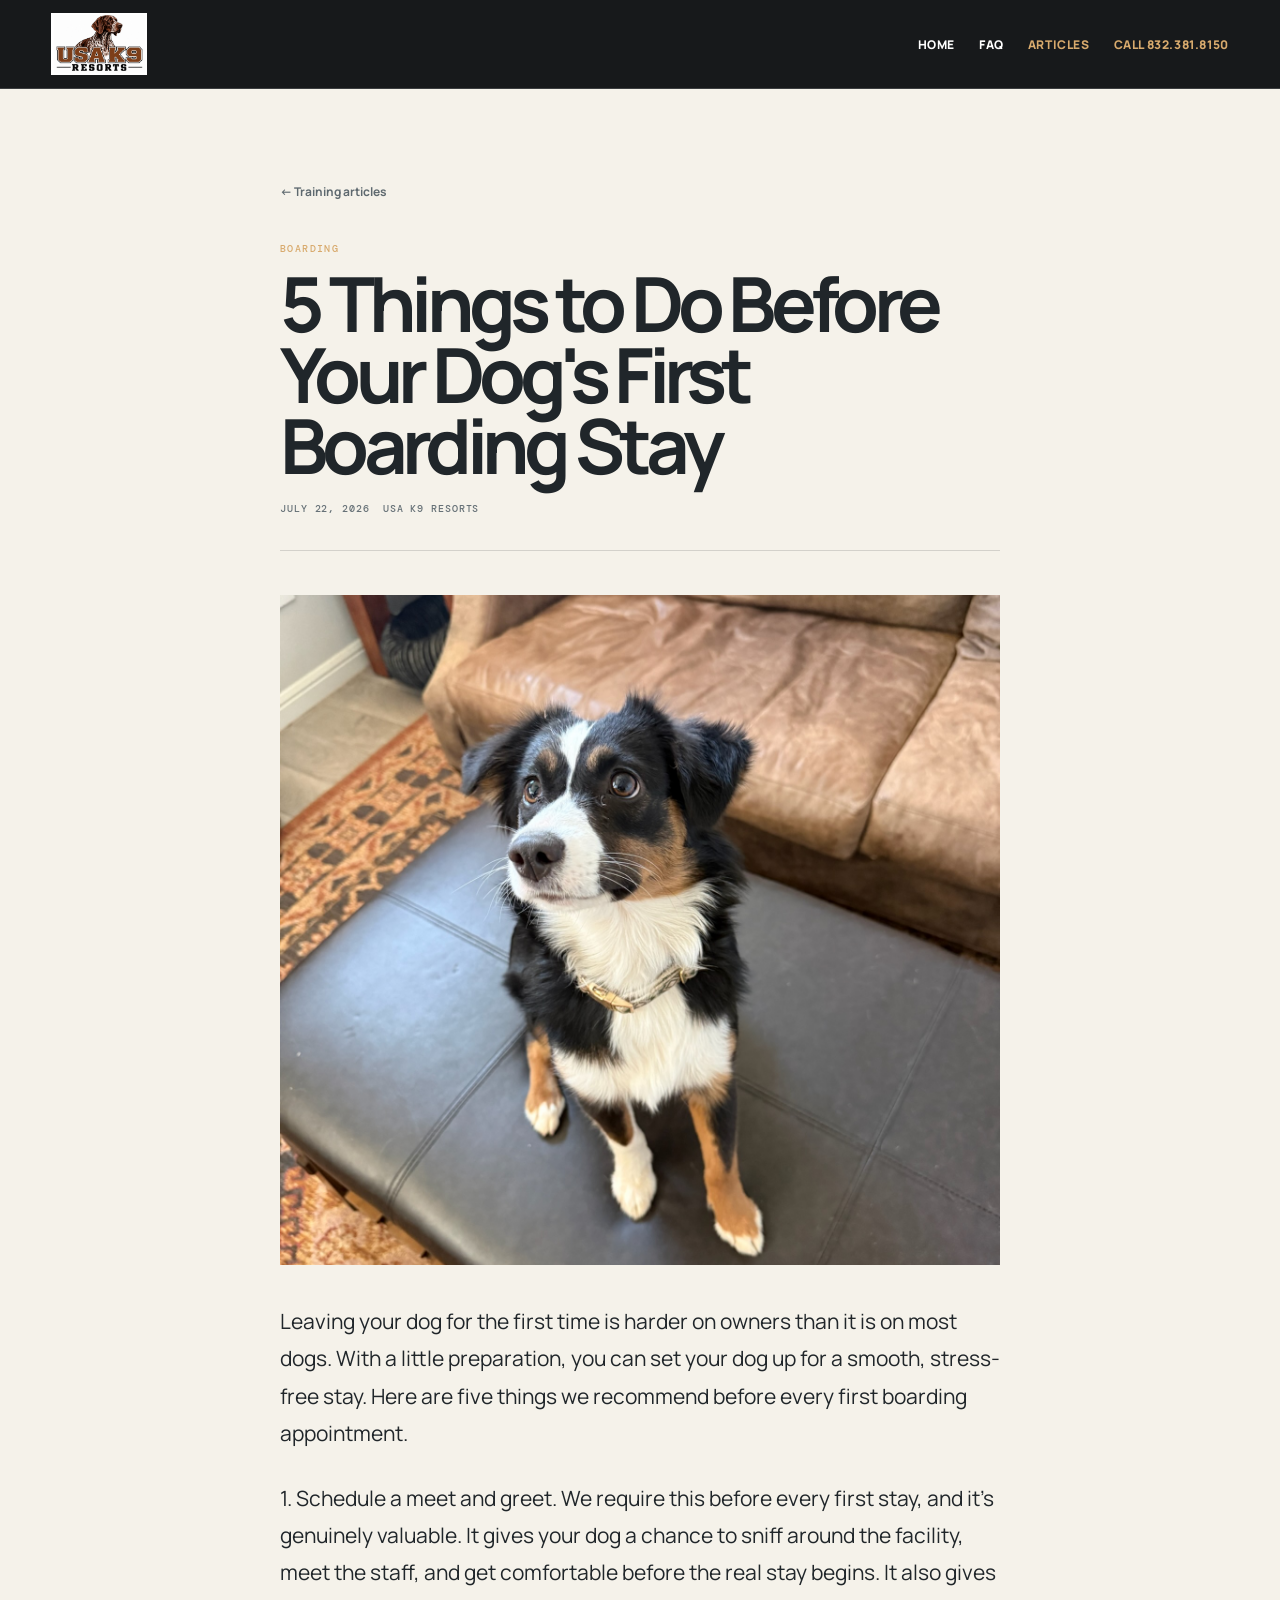
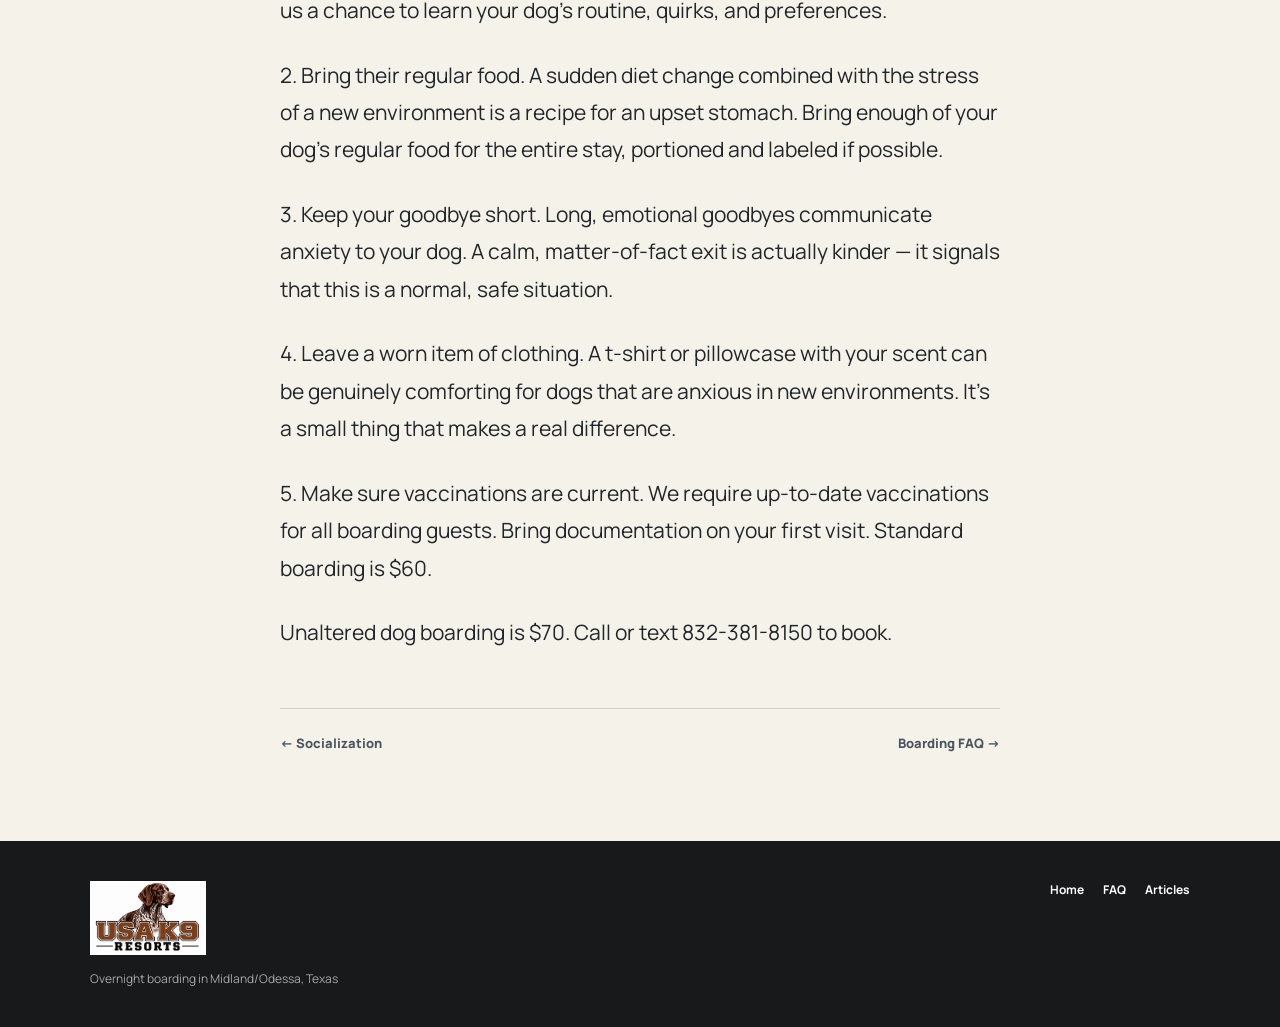
==== commit e96720f6: "Simplify boarding rate labels" ====
--- a/blog/boarding-tips/index.html
+++ b/blog/boarding-tips/index.html
@@ -1 +1 @@
-<!doctype html><html lang="en"><head><meta charset="utf-8"><meta name="viewport" content="width=device-width,initial-scale=1"><title>5 Things to Do Before Your Dog's First Boarding Stay | USA K9 Resorts</title><meta name="description" content="Boarding preparation tips from USA K9 Resorts in Midland/Odessa, Texas."><link rel="stylesheet" href="../../site-pages.css?v=5"></head><body><header class="site-nav"><a href="../../brand-lodge.html"><img src="../../assets/usa-k9-resorts-new-logo.jpg" alt="USA K9 Resorts"></a><nav class="nav-links" aria-label="Primary"><a href="../../brand-lodge.html">Home</a><a href="../../faq.html">FAQ</a><a aria-current="page" href="../../blog.html">Articles</a><a class="nav-call" href="tel:8323818150">Call 832.381.8150</a></nav></header><main><article class="article-shell"><a class="breadcrumb" href="../../blog.html">← Training articles</a><header class="article-head"><p class="kicker">Boarding</p><h1>5 Things to Do Before Your Dog's First Boarding Stay</h1><div class="article-meta"><time datetime="2026-07-22">July 22, 2026</time><span>USA K9 Resorts</span></div></header><figure class="article-figure"><img src="../../assets/owner-photos/original/02-tricolor-ottoman.jpg" alt="Tricolor dog sitting indoors on an ottoman"><figcaption>Owner-supplied photograph.</figcaption></figure><div class="article-body"><p>Leaving your dog for the first time is harder on owners than it is on most dogs. With a little preparation, you can set your dog up for a smooth, stress-free stay. Here are five things we recommend before every first boarding appointment.</p><p>1. Schedule a meet and greet. We require this before every first stay, and it's genuinely valuable. It gives your dog a chance to sniff around the facility, meet the staff, and get comfortable before the real stay begins. It also gives us a chance to learn your dog's routine, quirks, and preferences.</p><p>2. Bring their regular food. A sudden diet change combined with the stress of a new environment is a recipe for an upset stomach. Bring enough of your dog's regular food for the entire stay, portioned and labeled if possible.</p><p>3. Keep your goodbye short. Long, emotional goodbyes communicate anxiety to your dog. A calm, matter-of-fact exit is actually kinder — it signals that this is a normal, safe situation.</p><p>4. Leave a worn item of clothing. A t-shirt or pillowcase with your scent can be genuinely comforting for dogs that are anxious in new environments. It's a small thing that makes a real difference.</p><p>5. Make sure vaccinations are current. We require up-to-date vaccinations for all boarding guests. Bring documentation on your first visit. Standard boarding is $60/night with a 3-night minimum.</p><p>Unaltered dog boarding is $70/night with a 3-night minimum. Call or text 832-381-8150 to book.</p></div><nav class="article-next" aria-label="Article navigation"><a href="../socialization/">← Socialization</a><a href="../../faq.html">Boarding FAQ →</a></nav></article></main><footer class="site-footer"><div><div><img src="../../assets/usa-k9-resorts-new-logo.jpg" alt="USA K9 Resorts"><p>Overnight boarding in Midland/Odessa, Texas</p></div><nav aria-label="Footer"><a href="../../brand-lodge.html">Home</a><a href="../../faq.html">FAQ</a><a href="../../blog.html">Articles</a></nav></div></footer></body></html>
+<!doctype html><html lang="en"><head><meta charset="utf-8"><meta name="viewport" content="width=device-width,initial-scale=1"><title>5 Things to Do Before Your Dog's First Boarding Stay | USA K9 Resorts</title><meta name="description" content="Boarding preparation tips from USA K9 Resorts in Midland/Odessa, Texas."><link rel="stylesheet" href="../../site-pages.css?v=5"></head><body><header class="site-nav"><a href="../../brand-lodge.html"><img src="../../assets/usa-k9-resorts-new-logo.jpg" alt="USA K9 Resorts"></a><nav class="nav-links" aria-label="Primary"><a href="../../brand-lodge.html">Home</a><a href="../../faq.html">FAQ</a><a aria-current="page" href="../../blog.html">Articles</a><a class="nav-call" href="tel:8323818150">Call 832.381.8150</a></nav></header><main><article class="article-shell"><a class="breadcrumb" href="../../blog.html">← Training articles</a><header class="article-head"><p class="kicker">Boarding</p><h1>5 Things to Do Before Your Dog's First Boarding Stay</h1><div class="article-meta"><time datetime="2026-07-22">July 22, 2026</time><span>USA K9 Resorts</span></div></header><figure class="article-figure"><img src="../../assets/owner-photos/original/02-tricolor-ottoman.jpg" alt="Tricolor dog sitting indoors on an ottoman"><figcaption>Owner-supplied photograph.</figcaption></figure><div class="article-body"><p>Leaving your dog for the first time is harder on owners than it is on most dogs. With a little preparation, you can set your dog up for a smooth, stress-free stay. Here are five things we recommend before every first boarding appointment.</p><p>1. Schedule a meet and greet. We require this before every first stay, and it's genuinely valuable. It gives your dog a chance to sniff around the facility, meet the staff, and get comfortable before the real stay begins. It also gives us a chance to learn your dog's routine, quirks, and preferences.</p><p>2. Bring their regular food. A sudden diet change combined with the stress of a new environment is a recipe for an upset stomach. Bring enough of your dog's regular food for the entire stay, portioned and labeled if possible.</p><p>3. Keep your goodbye short. Long, emotional goodbyes communicate anxiety to your dog. A calm, matter-of-fact exit is actually kinder — it signals that this is a normal, safe situation.</p><p>4. Leave a worn item of clothing. A t-shirt or pillowcase with your scent can be genuinely comforting for dogs that are anxious in new environments. It's a small thing that makes a real difference.</p><p>5. Make sure vaccinations are current. We require up-to-date vaccinations for all boarding guests. Bring documentation on your first visit. Standard boarding is $60.</p><p>Unaltered dog boarding is $70. Call or text 832-381-8150 to book.</p></div><nav class="article-next" aria-label="Article navigation"><a href="../socialization/">← Socialization</a><a href="../../faq.html">Boarding FAQ →</a></nav></article></main><footer class="site-footer"><div><div><img src="../../assets/usa-k9-resorts-new-logo.jpg" alt="USA K9 Resorts"><p>Overnight boarding in Midland/Odessa, Texas</p></div><nav aria-label="Footer"><a href="../../brand-lodge.html">Home</a><a href="../../faq.html">FAQ</a><a href="../../blog.html">Articles</a></nav></div></footer></body></html>
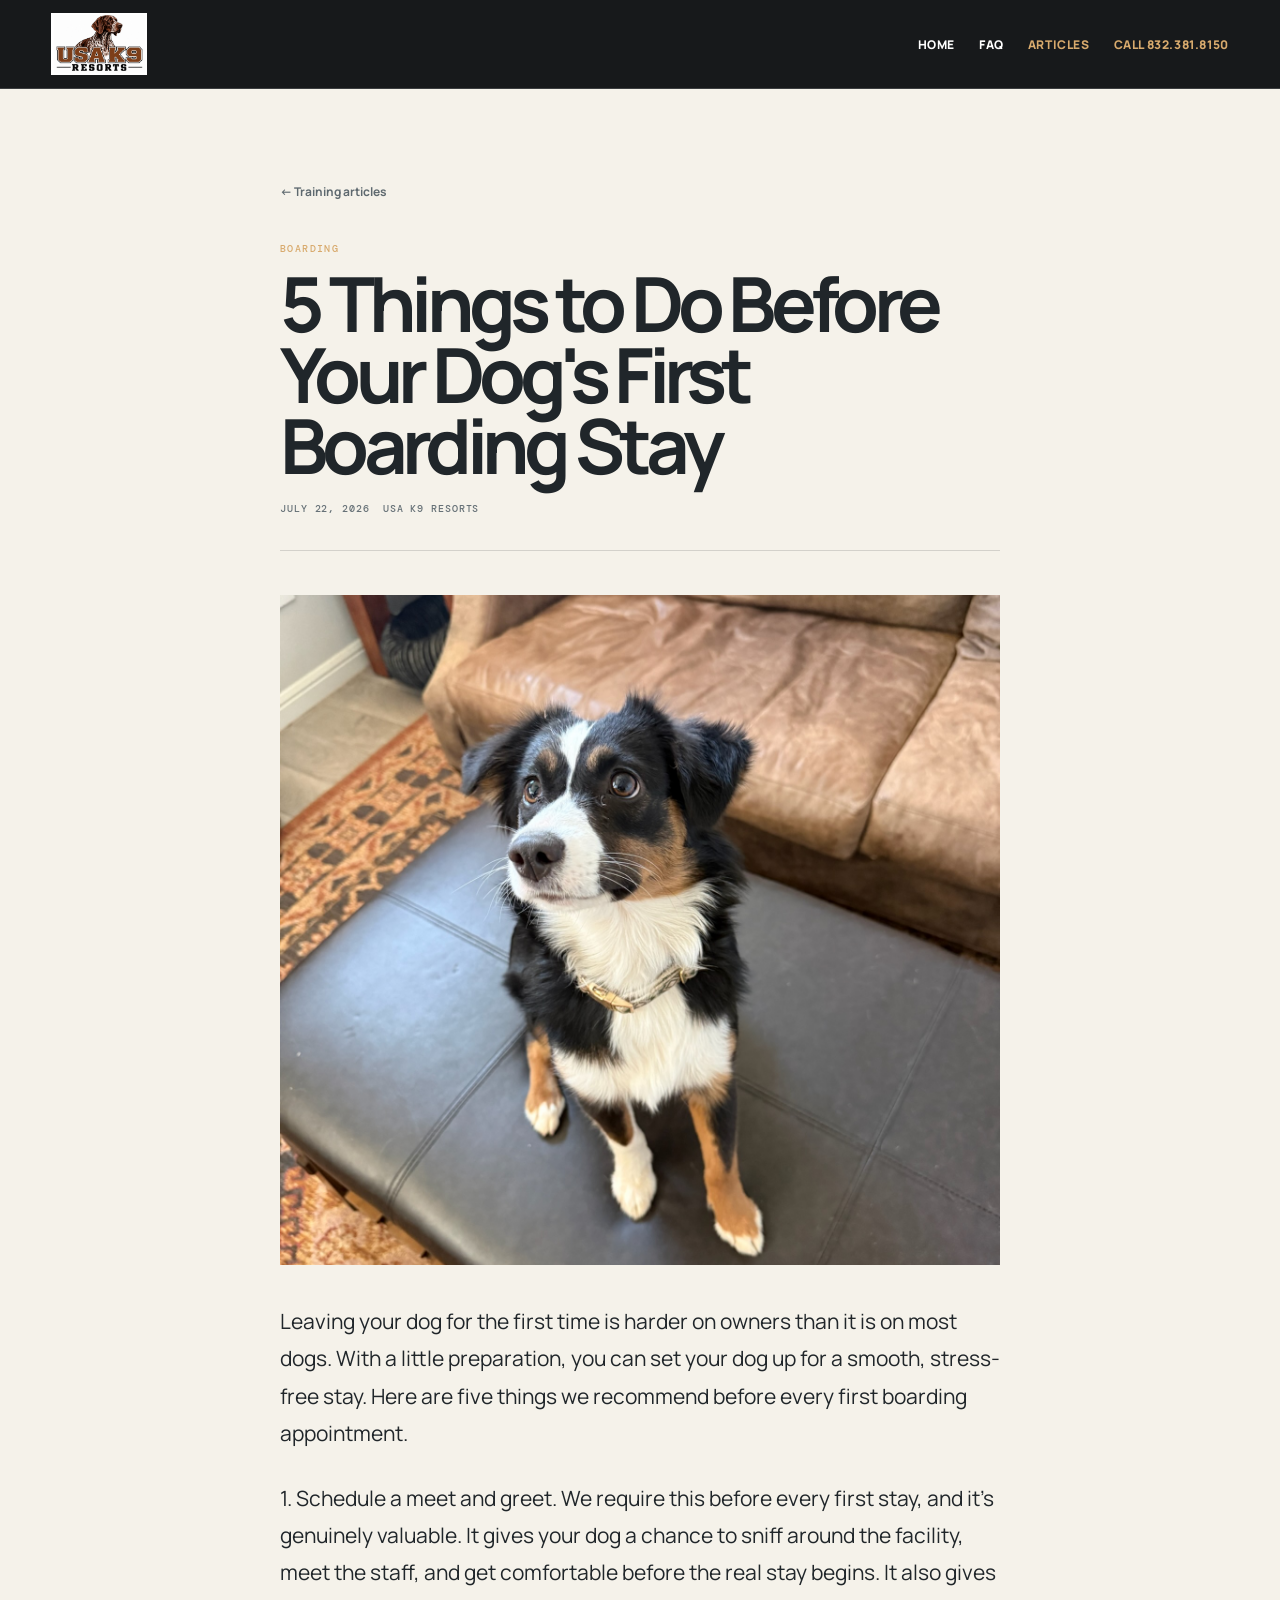
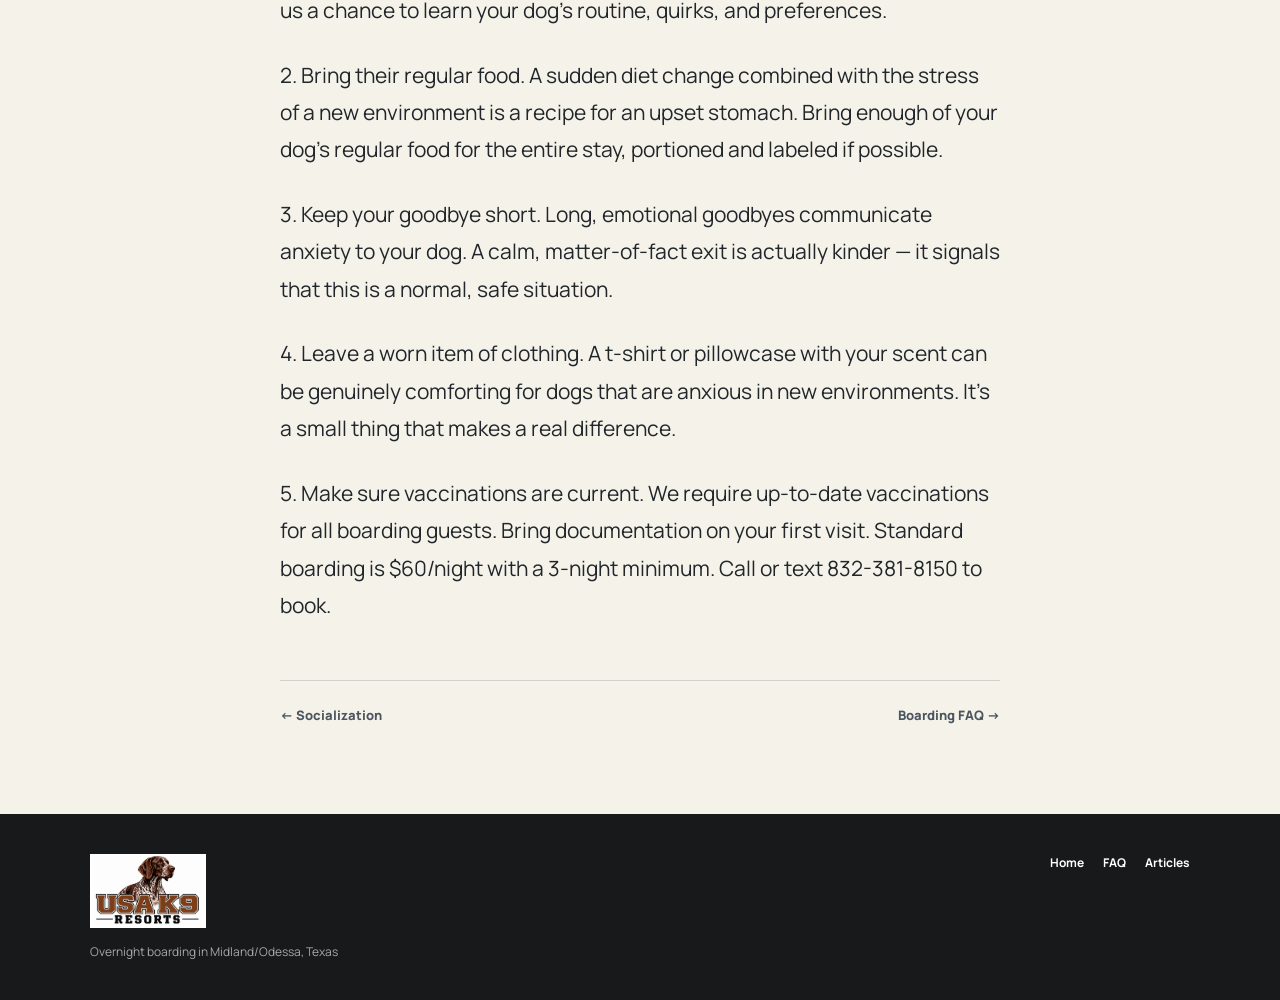
==== commit 5072d222: "Revert boarding pricing to original" ====
--- a/blog/boarding-tips/index.html
+++ b/blog/boarding-tips/index.html
@@ -1 +1 @@
-<!doctype html><html lang="en"><head><meta charset="utf-8"><meta name="viewport" content="width=device-width,initial-scale=1"><title>5 Things to Do Before Your Dog's First Boarding Stay | USA K9 Resorts</title><meta name="description" content="Boarding preparation tips from USA K9 Resorts in Midland/Odessa, Texas."><link rel="stylesheet" href="../../site-pages.css?v=5"></head><body><header class="site-nav"><a href="../../brand-lodge.html"><img src="../../assets/usa-k9-resorts-new-logo.jpg" alt="USA K9 Resorts"></a><nav class="nav-links" aria-label="Primary"><a href="../../brand-lodge.html">Home</a><a href="../../faq.html">FAQ</a><a aria-current="page" href="../../blog.html">Articles</a><a class="nav-call" href="tel:8323818150">Call 832.381.8150</a></nav></header><main><article class="article-shell"><a class="breadcrumb" href="../../blog.html">← Training articles</a><header class="article-head"><p class="kicker">Boarding</p><h1>5 Things to Do Before Your Dog's First Boarding Stay</h1><div class="article-meta"><time datetime="2026-07-22">July 22, 2026</time><span>USA K9 Resorts</span></div></header><figure class="article-figure"><img src="../../assets/owner-photos/original/02-tricolor-ottoman.jpg" alt="Tricolor dog sitting indoors on an ottoman"><figcaption>Owner-supplied photograph.</figcaption></figure><div class="article-body"><p>Leaving your dog for the first time is harder on owners than it is on most dogs. With a little preparation, you can set your dog up for a smooth, stress-free stay. Here are five things we recommend before every first boarding appointment.</p><p>1. Schedule a meet and greet. We require this before every first stay, and it's genuinely valuable. It gives your dog a chance to sniff around the facility, meet the staff, and get comfortable before the real stay begins. It also gives us a chance to learn your dog's routine, quirks, and preferences.</p><p>2. Bring their regular food. A sudden diet change combined with the stress of a new environment is a recipe for an upset stomach. Bring enough of your dog's regular food for the entire stay, portioned and labeled if possible.</p><p>3. Keep your goodbye short. Long, emotional goodbyes communicate anxiety to your dog. A calm, matter-of-fact exit is actually kinder — it signals that this is a normal, safe situation.</p><p>4. Leave a worn item of clothing. A t-shirt or pillowcase with your scent can be genuinely comforting for dogs that are anxious in new environments. It's a small thing that makes a real difference.</p><p>5. Make sure vaccinations are current. We require up-to-date vaccinations for all boarding guests. Bring documentation on your first visit. Standard boarding is $60.</p><p>Unaltered dog boarding is $70. Call or text 832-381-8150 to book.</p></div><nav class="article-next" aria-label="Article navigation"><a href="../socialization/">← Socialization</a><a href="../../faq.html">Boarding FAQ →</a></nav></article></main><footer class="site-footer"><div><div><img src="../../assets/usa-k9-resorts-new-logo.jpg" alt="USA K9 Resorts"><p>Overnight boarding in Midland/Odessa, Texas</p></div><nav aria-label="Footer"><a href="../../brand-lodge.html">Home</a><a href="../../faq.html">FAQ</a><a href="../../blog.html">Articles</a></nav></div></footer></body></html>
+<!doctype html><html lang="en"><head><meta charset="utf-8"><meta name="viewport" content="width=device-width,initial-scale=1"><title>5 Things to Do Before Your Dog's First Boarding Stay | USA K9 Resorts</title><meta name="description" content="Boarding preparation tips from USA K9 Resorts in Midland/Odessa, Texas."><link rel="stylesheet" href="../../site-pages.css"></head><body><header class="site-nav"><a href="../../brand-lodge.html"><img src="../../assets/usa-k9-resorts-new-logo.jpg" alt="USA K9 Resorts"></a><nav class="nav-links" aria-label="Primary"><a href="../../brand-lodge.html">Home</a><a href="../../faq.html">FAQ</a><a aria-current="page" href="../../blog.html">Articles</a><a class="nav-call" href="tel:8323818150">Call 832.381.8150</a></nav></header><main><article class="article-shell"><a class="breadcrumb" href="../../blog.html">← Training articles</a><header class="article-head"><p class="kicker">Boarding</p><h1>5 Things to Do Before Your Dog's First Boarding Stay</h1><div class="article-meta"><time datetime="2026-07-22">July 22, 2026</time><span>USA K9 Resorts</span></div></header><figure class="article-figure"><img src="../../assets/owner-photos/original/02-tricolor-ottoman.jpg" alt="Tricolor dog sitting indoors on an ottoman"><figcaption>Owner-supplied photograph.</figcaption></figure><div class="article-body"><p>Leaving your dog for the first time is harder on owners than it is on most dogs. With a little preparation, you can set your dog up for a smooth, stress-free stay. Here are five things we recommend before every first boarding appointment.</p><p>1. Schedule a meet and greet. We require this before every first stay, and it's genuinely valuable. It gives your dog a chance to sniff around the facility, meet the staff, and get comfortable before the real stay begins. It also gives us a chance to learn your dog's routine, quirks, and preferences.</p><p>2. Bring their regular food. A sudden diet change combined with the stress of a new environment is a recipe for an upset stomach. Bring enough of your dog's regular food for the entire stay, portioned and labeled if possible.</p><p>3. Keep your goodbye short. Long, emotional goodbyes communicate anxiety to your dog. A calm, matter-of-fact exit is actually kinder — it signals that this is a normal, safe situation.</p><p>4. Leave a worn item of clothing. A t-shirt or pillowcase with your scent can be genuinely comforting for dogs that are anxious in new environments. It's a small thing that makes a real difference.</p><p>5. Make sure vaccinations are current. We require up-to-date vaccinations for all boarding guests. Bring documentation on your first visit. Standard boarding is $60/night with a 3-night minimum. Call or text 832-381-8150 to book.</p></div><nav class="article-next" aria-label="Article navigation"><a href="../socialization/">← Socialization</a><a href="../../faq.html">Boarding FAQ →</a></nav></article></main><footer class="site-footer"><div><div><img src="../../assets/usa-k9-resorts-new-logo.jpg" alt="USA K9 Resorts"><p>Overnight boarding in Midland/Odessa, Texas</p></div><nav aria-label="Footer"><a href="../../brand-lodge.html">Home</a><a href="../../faq.html">FAQ</a><a href="../../blog.html">Articles</a></nav></div></footer></body></html>
